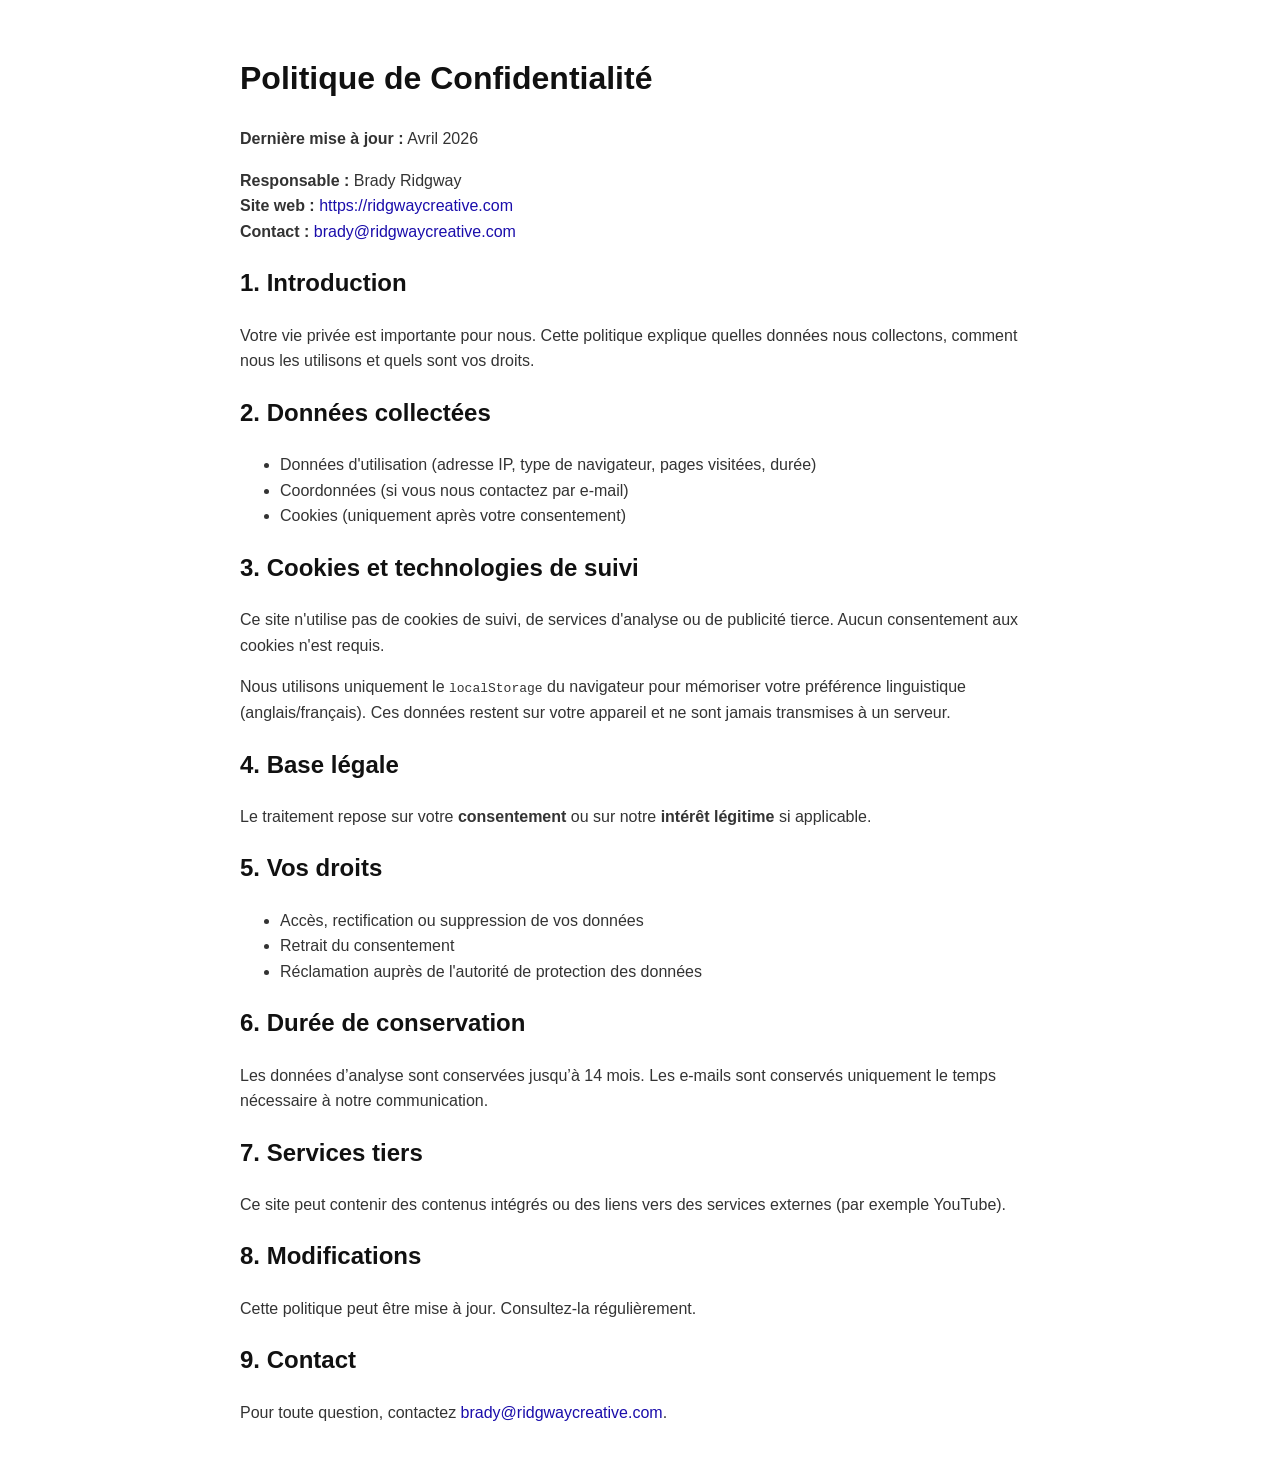
==== docs/confidentialite.html @ 06cf29a0 "Change for Sonciel from electronics to software" ====
<!DOCTYPE html>
<html lang="fr">
<head>
  <meta charset="UTF-8">
  <link rel="canonical" href="https://ridgwaycreative.com/docs/confidentialite.html">
  <meta name="viewport" content="width=device-width, initial-scale=1.0">
  <title>Politique de Confidentialité – Brady Ridgway</title>
  <style>
    body { font-family: -apple-system, BlinkMacSystemFont, 'Segoe UI', Roboto, Oxygen, Ubuntu, Cantarell, 'Open Sans', 'Helvetica Neue', sans-serif; line-height: 1.6; padding: 2rem; max-width: 800px; margin: auto; color: #333; }
    h1, h2 { color: #111; }
    a { color: #1a0dab; text-decoration: none; }
    a:hover { text-decoration: underline; }
  </style>
</head>
<body>
  <h1>Politique de Confidentialité</h1>
  <p><strong>Dernière mise à jour :</strong> Avril 2026</p>
  <p><strong>Responsable :</strong> Brady Ridgway<br>
  <strong>Site web :</strong> <a href="https://ridgwaycreative.com">https://ridgwaycreative.com</a><br>
  <strong>Contact :</strong> <a href="mailto:brady@ridgwaycreative.com">brady@ridgwaycreative.com</a></p>

  <h2>1. Introduction</h2>
  <p>Votre vie privée est importante pour nous. Cette politique explique quelles données nous collectons, comment nous les utilisons et quels sont vos droits.</p>

  <h2>2. Données collectées</h2>
  <ul>
    <li>Données d'utilisation (adresse IP, type de navigateur, pages visitées, durée)</li>
    <li>Coordonnées (si vous nous contactez par e-mail)</li>
    <li>Cookies (uniquement après votre consentement)</li>
  </ul>

  <h2>3. Cookies et technologies de suivi</h2>
  <p>Ce site n'utilise pas de cookies de suivi, de services d'analyse ou de publicité tierce. Aucun consentement aux cookies n'est requis.</p>
  <p>Nous utilisons uniquement le <code>localStorage</code> du navigateur pour mémoriser votre préférence linguistique (anglais/français). Ces données restent sur votre appareil et ne sont jamais transmises à un serveur.</p>

  <h2>4. Base légale</h2>
  <p>Le traitement repose sur votre <strong>consentement</strong> ou sur notre <strong>intérêt légitime</strong> si applicable.</p>

  <h2>5. Vos droits</h2>
  <ul>
    <li>Accès, rectification ou suppression de vos données</li>
    <li>Retrait du consentement</li>
    <li>Réclamation auprès de l'autorité de protection des données</li>
  </ul>

  <h2>6. Durée de conservation</h2>
  <p>Les données d’analyse sont conservées jusqu’à 14 mois. Les e-mails sont conservés uniquement le temps nécessaire à notre communication.</p>

  <h2>7. Services tiers</h2>
  <p>Ce site peut contenir des contenus intégrés ou des liens vers des services externes (par exemple YouTube).</p>

  <h2>8. Modifications</h2>
  <p>Cette politique peut être mise à jour. Consultez-la régulièrement.</p>

  <h2>9. Contact</h2>
  <p>Pour toute question, contactez <a href="mailto:brady@ridgwaycreative.com">brady@ridgwaycreative.com</a>.</p>
</body>
</html>
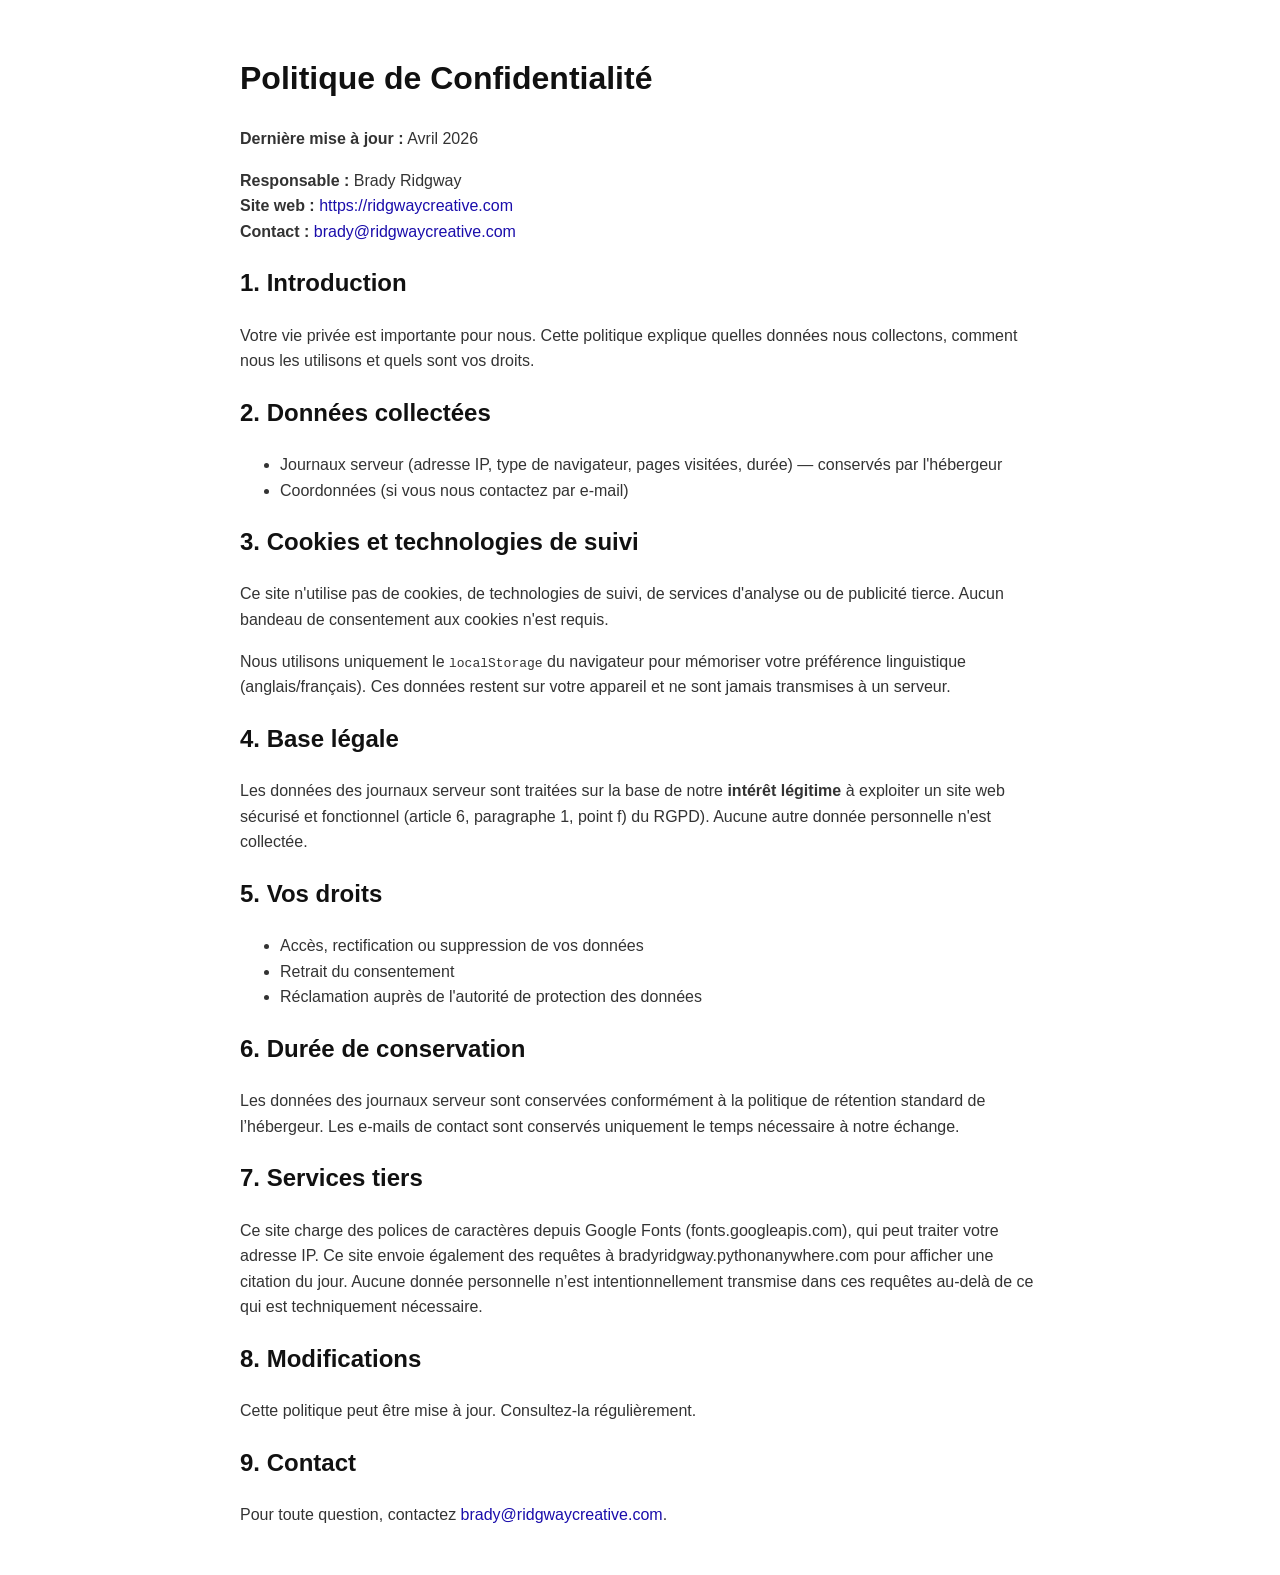
==== commit c910b8d5: "Redesign site to align with ObraVera, bradyridgway.com, and sonciel.com - Add sticky nav with logo, " ====
--- a/docs/confidentialite.html
+++ b/docs/confidentialite.html
@@ -24,17 +24,16 @@
 
   <h2>2. Données collectées</h2>
   <ul>
-    <li>Données d'utilisation (adresse IP, type de navigateur, pages visitées, durée)</li>
+    <li>Journaux serveur (adresse IP, type de navigateur, pages visitées, durée) — conservés par l'hébergeur</li>
     <li>Coordonnées (si vous nous contactez par e-mail)</li>
-    <li>Cookies (uniquement après votre consentement)</li>
   </ul>
 
   <h2>3. Cookies et technologies de suivi</h2>
-  <p>Ce site n'utilise pas de cookies de suivi, de services d'analyse ou de publicité tierce. Aucun consentement aux cookies n'est requis.</p>
+  <p>Ce site n'utilise pas de cookies, de technologies de suivi, de services d'analyse ou de publicité tierce. Aucun bandeau de consentement aux cookies n'est requis.</p>
   <p>Nous utilisons uniquement le <code>localStorage</code> du navigateur pour mémoriser votre préférence linguistique (anglais/français). Ces données restent sur votre appareil et ne sont jamais transmises à un serveur.</p>
 
   <h2>4. Base légale</h2>
-  <p>Le traitement repose sur votre <strong>consentement</strong> ou sur notre <strong>intérêt légitime</strong> si applicable.</p>
+  <p>Les données des journaux serveur sont traitées sur la base de notre <strong>intérêt légitime</strong> à exploiter un site web sécurisé et fonctionnel (article 6, paragraphe 1, point f) du RGPD). Aucune autre donnée personnelle n'est collectée.</p>
 
   <h2>5. Vos droits</h2>
   <ul>
@@ -44,10 +43,10 @@
   </ul>
 
   <h2>6. Durée de conservation</h2>
-  <p>Les données d’analyse sont conservées jusqu’à 14 mois. Les e-mails sont conservés uniquement le temps nécessaire à notre communication.</p>
+  <p>Les données des journaux serveur sont conservées conformément à la politique de rétention standard de l’hébergeur. Les e-mails de contact sont conservés uniquement le temps nécessaire à notre échange.</p>
 
   <h2>7. Services tiers</h2>
-  <p>Ce site peut contenir des contenus intégrés ou des liens vers des services externes (par exemple YouTube).</p>
+  <p>Ce site charge des polices de caractères depuis Google Fonts (fonts.googleapis.com), qui peut traiter votre adresse IP. Ce site envoie également des requêtes à bradyridgway.pythonanywhere.com pour afficher une citation du jour. Aucune donnée personnelle n’est intentionnellement transmise dans ces requêtes au-delà de ce qui est techniquement nécessaire.</p>
 
   <h2>8. Modifications</h2>
   <p>Cette politique peut être mise à jour. Consultez-la régulièrement.</p>
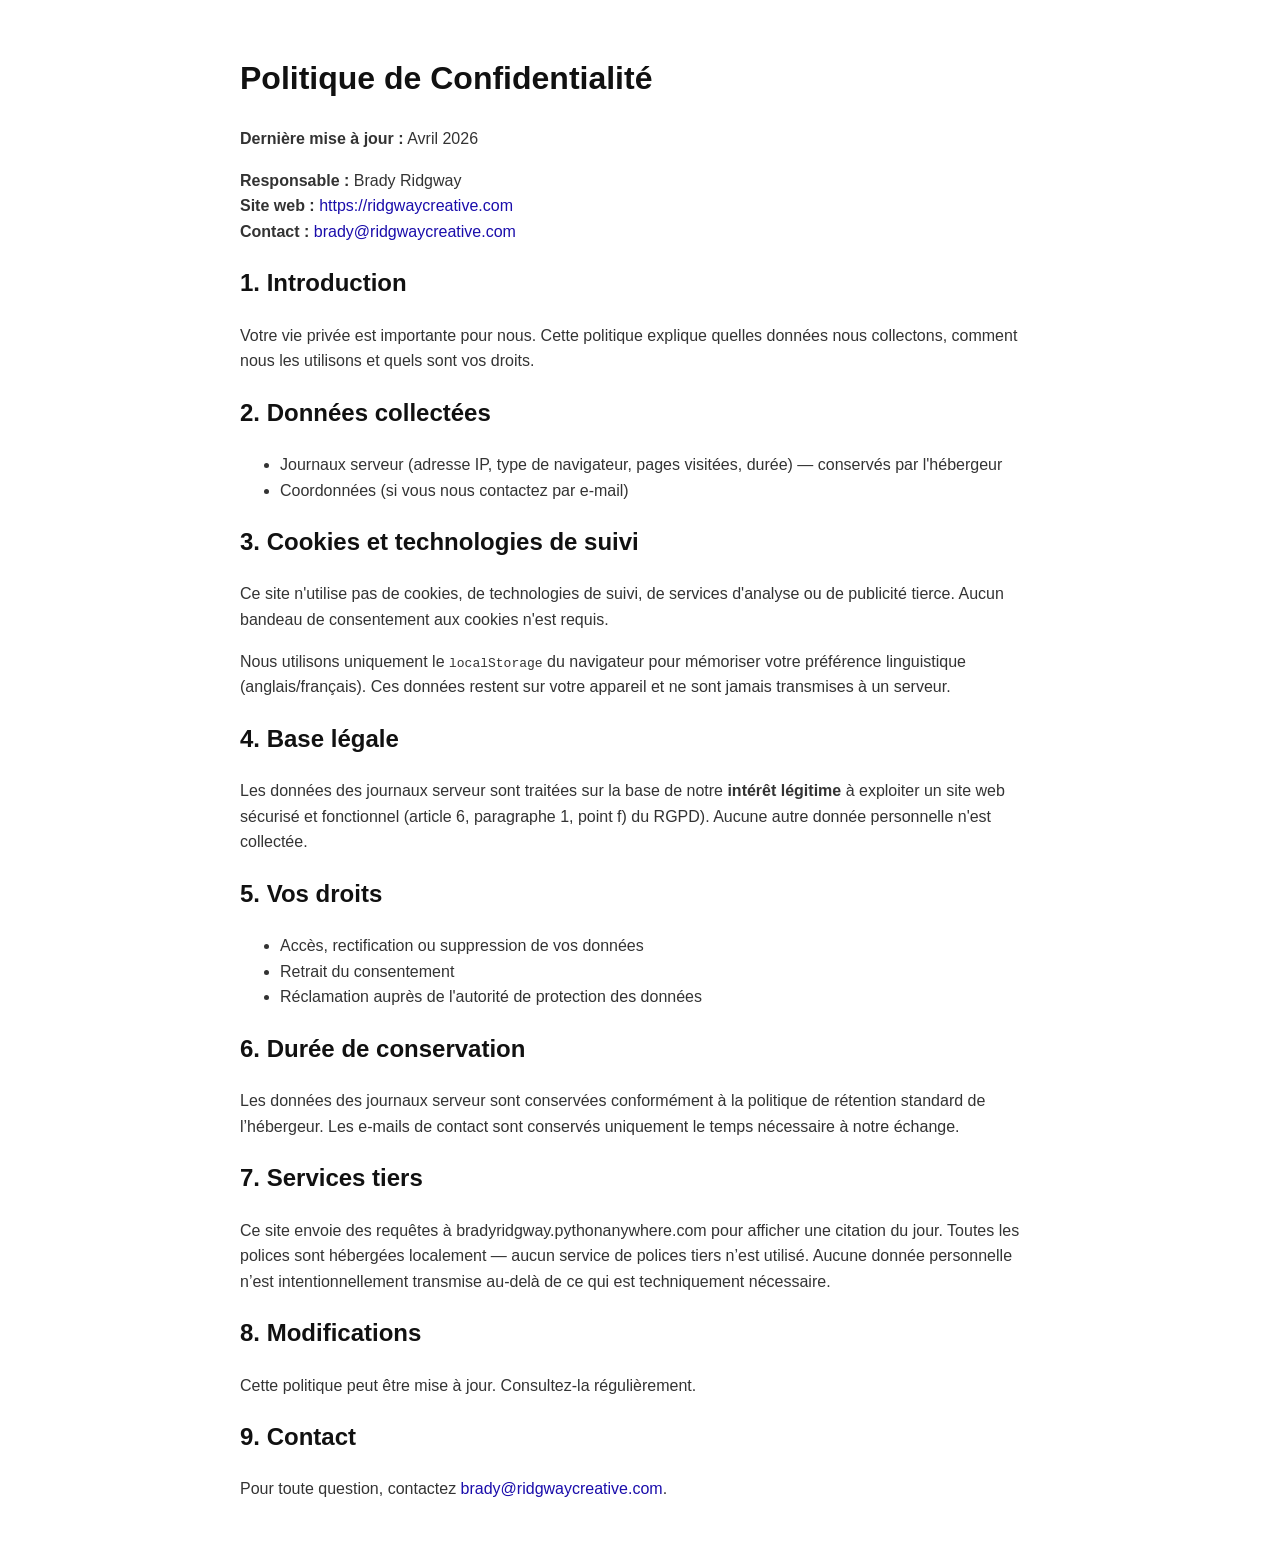
==== commit 2b562225: "Self-host Cormorant Garamond and DM Sans fonts - Download 8 woff2 files (latin + latin-ext subsets) " ====
--- a/docs/confidentialite.html
+++ b/docs/confidentialite.html
@@ -46,7 +46,7 @@
   <p>Les données des journaux serveur sont conservées conformément à la politique de rétention standard de l’hébergeur. Les e-mails de contact sont conservés uniquement le temps nécessaire à notre échange.</p>
 
   <h2>7. Services tiers</h2>
-  <p>Ce site charge des polices de caractères depuis Google Fonts (fonts.googleapis.com), qui peut traiter votre adresse IP. Ce site envoie également des requêtes à bradyridgway.pythonanywhere.com pour afficher une citation du jour. Aucune donnée personnelle n’est intentionnellement transmise dans ces requêtes au-delà de ce qui est techniquement nécessaire.</p>
+  <p>Ce site envoie des requêtes à bradyridgway.pythonanywhere.com pour afficher une citation du jour. Toutes les polices sont hébergées localement — aucun service de polices tiers n’est utilisé. Aucune donnée personnelle n’est intentionnellement transmise au-delà de ce qui est techniquement nécessaire.</p>
 
   <h2>8. Modifications</h2>
   <p>Cette politique peut être mise à jour. Consultez-la régulièrement.</p>
